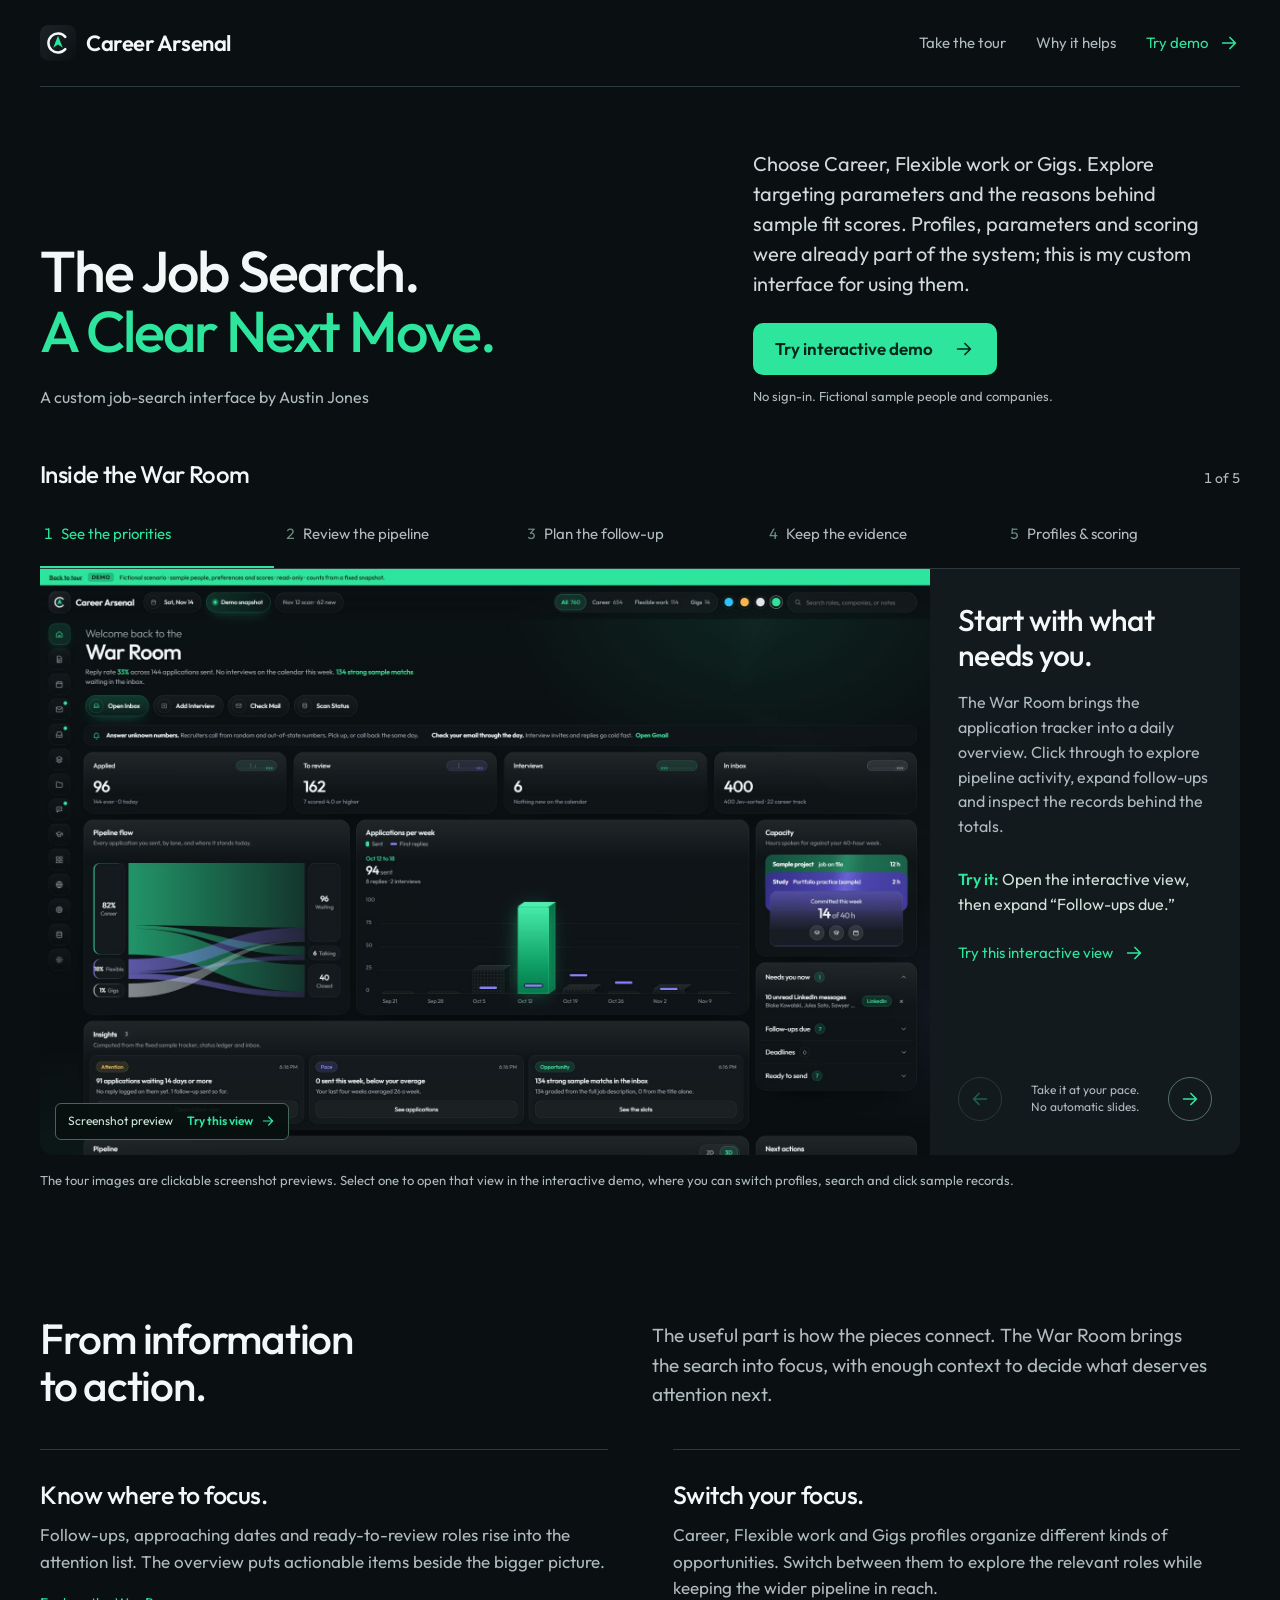
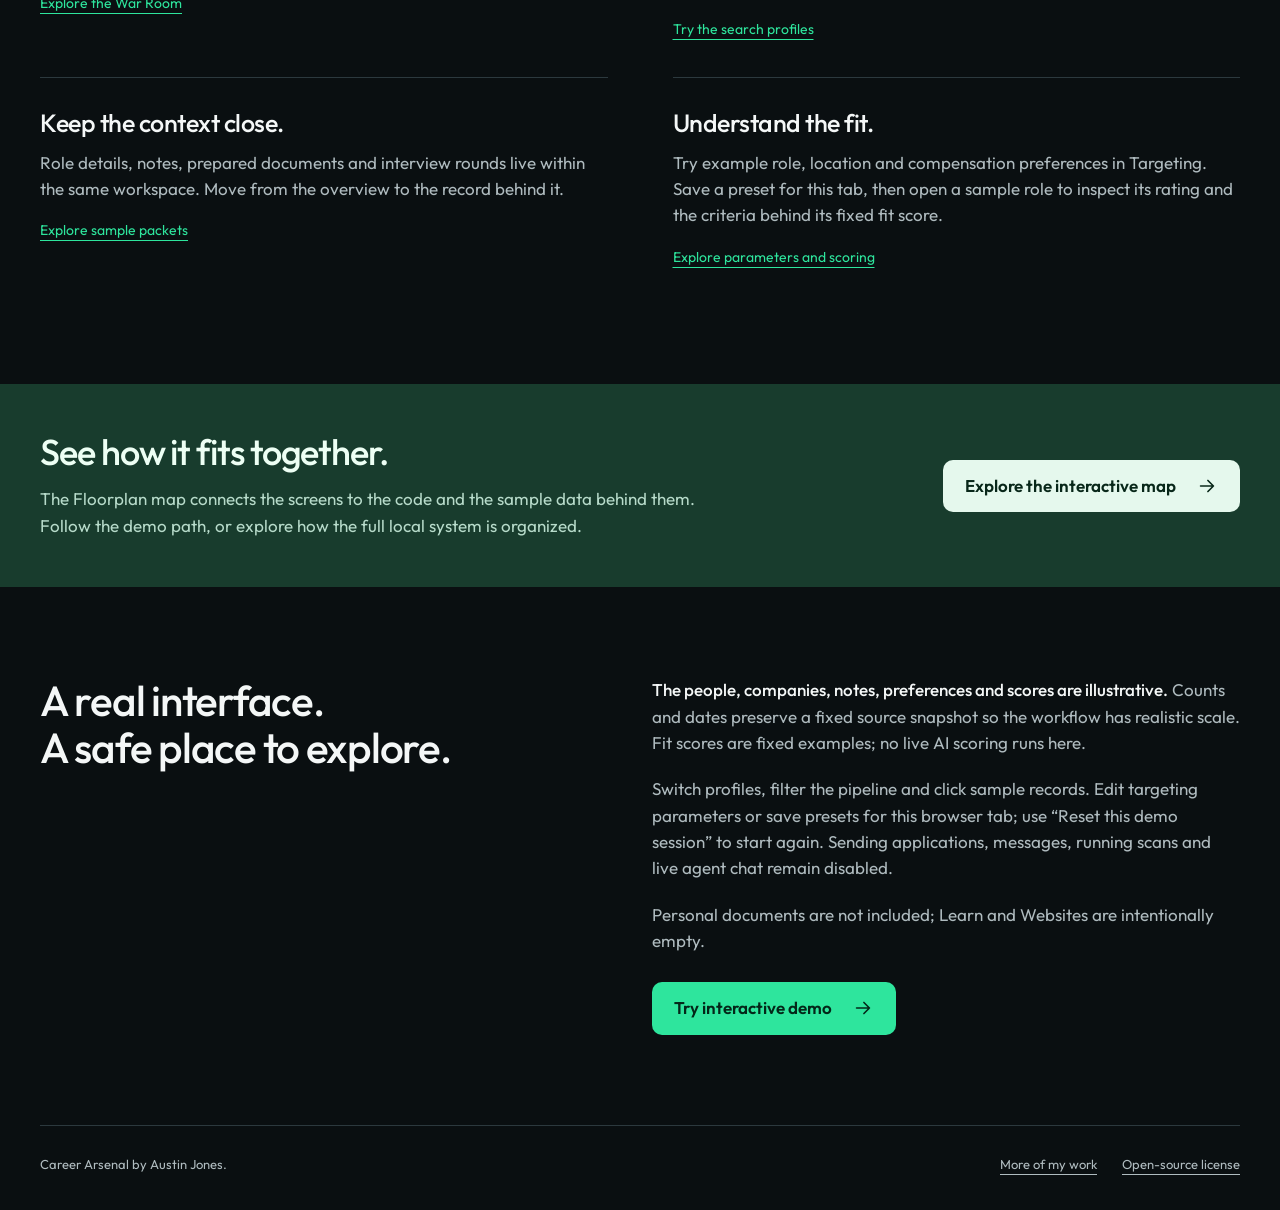
==== index.html @ ac0d15e2 "Publish Career Arsenal showcase and interactive sample demo" ====
<!doctype html>
<html lang="en">
<head>
  <meta charset="utf-8">
  <meta name="viewport" content="width=device-width, initial-scale=1">
  <meta name="description" content="Explore Austin Jones's Career Arsenal interface: an interactive sample War Room with search profiles, targeting parameters and explained fit scores.">
  <title>Career Arsenal — Inside the War Room</title>
  <link rel="icon" href="demo/career-arsenal-mark.svg" type="image/svg+xml">
  <link rel="preload" href="demo/fonts/outfit-latin.woff2" as="font" type="font/woff2" crossorigin>
  <link rel="stylesheet" href="showcase.css">
  <script src="showcase.js" defer></script>
</head>
<body>
  <a class="skip" href="#main">Skip to content</a>
  <header class="site-header wrap">
    <a class="brand" href="#" aria-label="Career Arsenal home"><img src="demo/career-arsenal-mark.svg" alt="" width="40" height="40"><span>Career Arsenal</span></a>
    <nav aria-label="Main navigation"><a href="#tour">Take the tour</a><a href="#benefits">Why it helps</a><a class="nav-demo" href="demo/?theme=warroom">Try demo <svg viewBox="0 0 24 24" aria-hidden="true"><path d="M5 12h14m-6-6 6 6-6 6"/></svg></a></nav>
  </header>
  <main id="main">
    <section class="intro wrap" aria-labelledby="intro-title">
      <div class="intro-title"><h1 id="intro-title">The Job Search.<br><span>A Clear Next Move.</span></h1><p class="byline">A custom job-search interface by Austin Jones</p></div>
      <div class="intro-copy"><p>Choose Career, Flexible work or Gigs. Explore targeting parameters and the reasons behind sample fit scores. Profiles, parameters and scoring were already part of the system; this is my custom interface for using them.</p><a class="button primary" href="demo/?theme=warroom">Try interactive demo <svg viewBox="0 0 24 24" aria-hidden="true"><path d="M5 12h14m-6-6 6 6-6 6"/></svg></a><p class="small">No sign-in. Fictional sample people and companies.</p></div>
    </section>

    <section class="tour wrap" id="tour" aria-labelledby="tour-title" aria-roledescription="carousel">
      <div class="tour-heading"><h2 id="tour-title">Inside the War Room</h2><span id="step-count" aria-live="polite">1 of 5</span></div>
      <div class="tour-tabs" role="tablist" aria-label="Guided tour steps">
        <button id="step-0" role="tab" aria-selected="true" aria-controls="tour-panel" tabindex="0" data-step="0"><span>1</span>See the priorities</button>
        <button id="step-1" role="tab" aria-selected="false" aria-controls="tour-panel" tabindex="-1" data-step="1"><span>2</span>Review the pipeline</button>
        <button id="step-2" role="tab" aria-selected="false" aria-controls="tour-panel" tabindex="-1" data-step="2"><span>3</span>Plan the follow-up</button>
        <button id="step-3" role="tab" aria-selected="false" aria-controls="tour-panel" tabindex="-1" data-step="3"><span>4</span>Keep the evidence</button>
        <button id="step-4" role="tab" aria-selected="false" aria-controls="tour-panel" tabindex="-1" data-step="4"><span>5</span>Profiles &amp; scoring</button>
      </div>
      <div id="tour-panel" class="tour-panel" role="tabpanel" aria-labelledby="step-0" tabindex="0">
        <a class="screen" id="tour-preview" href="demo/?theme=warroom#overview" aria-label="Try the interactive War Room view"><img id="tour-image" src="assets/overview.jpg" alt="Career Arsenal sample War Room showing application status, pipeline flow, weekly activity and follow-ups." width="1440" height="1260"><span class="screen-caption"><span>Screenshot preview</span><strong>Try this view <svg viewBox="0 0 24 24" aria-hidden="true"><path d="M5 12h14m-6-6 6 6-6 6"/></svg></strong></span></a>
        <div class="tour-story"><div><h3 id="step-title">Start with what needs you.</h3><p id="step-body">The War Room brings the application tracker into a daily overview. Click through to explore pipeline activity, expand follow-ups and inspect the records behind the totals.</p><p id="step-prompt" class="try-this"><strong>Try it:</strong> Open the interactive view, then expand “Follow-ups due.”</p><a id="step-link" class="text-link" href="demo/?theme=warroom#overview">Try this interactive view <svg viewBox="0 0 24 24" aria-hidden="true"><path d="M5 12h14m-6-6 6 6-6 6"/></svg></a></div><div class="tour-controls"><button id="previous" type="button" aria-label="Previous tour step" disabled><svg viewBox="0 0 24 24" aria-hidden="true"><path d="M19 12H5m6-6-6 6 6 6"/></svg></button><p>Take it at your pace.<br>No automatic slides.</p><button id="next" type="button" aria-label="Next tour step"><svg viewBox="0 0 24 24" aria-hidden="true"><path d="M5 12h14m-6-6 6 6-6 6"/></svg></button></div></div>
      </div>
      <p class="tour-note">The tour images are clickable screenshot previews. Select one to open that view in the interactive demo, where you can switch profiles, search and click sample records.</p>
    </section>

    <section class="difference wrap" id="benefits" aria-labelledby="benefits-title">
      <div class="section-lead"><h2 id="benefits-title">From information<br>to action.</h2><p>The useful part is how the pieces connect. The War Room brings the search into focus, with enough context to decide what deserves attention next.</p></div>
      <div class="benefit-list">
        <article><h3>Know where to focus.</h3><p>Follow-ups, approaching dates and ready-to-review roles rise into the attention list. The overview puts actionable items beside the bigger picture.</p><a href="demo/?theme=warroom#overview">Explore the War Room</a></article>
        <article><h3>Switch your focus.</h3><p>Career, Flexible work and Gigs profiles organize different kinds of opportunities. Switch between them to explore the relevant roles while keeping the wider pipeline in reach.</p><a href="demo/?theme=warroom#applications">Try the search profiles</a></article>
        <article><h3>Keep the context close.</h3><p>Role details, notes, prepared documents and interview rounds live within the same workspace. Move from the overview to the record behind it.</p><a href="demo/?theme=warroom#documents">Explore sample packets</a></article>
        <article><h3>Understand the fit.</h3><p>Try example role, location and compensation preferences in Targeting. Save a preset for this tab, then open a sample role to inspect its rating and the criteria behind its fixed fit score.</p><a href="demo/?theme=warroom#targeting">Explore parameters and scoring</a></article>
      </div>
    </section>

    <section class="map-section" aria-labelledby="map-title"><div class="wrap map-inner"><div><h2 id="map-title">See how it fits together.</h2><p>The Floorplan map connects the screens to the code and the sample data behind them. Follow the demo path, or explore how the full local system is organized.</p></div><a class="button map-link" href="architecture.html">Explore the interactive map <svg viewBox="0 0 24 24" aria-hidden="true"><path d="M5 12h14m-6-6 6 6-6 6"/></svg></a></div></section>

    <section class="demo-details wrap" aria-labelledby="demo-title"><h2 id="demo-title">A real interface.<br>A safe place to explore.</h2><div class="demo-copy"><p><strong>The people, companies, notes, preferences and scores are illustrative.</strong> Counts and dates preserve a fixed source snapshot so the workflow has realistic scale. Fit scores are fixed examples; no live AI scoring runs here.</p><p>Switch profiles, filter the pipeline and click sample records. Edit targeting parameters or save presets for this browser tab; use “Reset this demo session” to start again. Sending applications, messages, running scans and live agent chat remain disabled.</p><p>Personal documents are not included; Learn and Websites are intentionally empty.</p><a class="button primary" href="demo/?theme=warroom">Try interactive demo <svg viewBox="0 0 24 24" aria-hidden="true"><path d="M5 12h14m-6-6 6 6-6 6"/></svg></a></div></section>
  </main>
  <footer class="wrap"><span>Career Arsenal by Austin Jones.</span><div><a href="https://austin.ironstack.pro/" target="_blank" rel="noopener noreferrer">More of my work</a><a href="LICENSE.txt">Open-source license</a></div></footer>
</body>
</html>
---- showcase.css ----
@font-face{font-family:Outfit;src:url('demo/fonts/outfit-latin.woff2') format('woff2');font-weight:300 700;font-display:swap}
:root{color-scheme:dark;--ground:#0a0f11;--surface:#121a1d;--ink:#f4f7f7;--muted:#afbbbf;--mint:#2ee59d;--mint-ink:#042719;--line:#2c393e;--ease:cubic-bezier(.16,1,.3,1);scrollbar-color:#40544b var(--ground)}
*{box-sizing:border-box}html{scroll-behavior:smooth;scroll-padding-top:28px}body{margin:0;background:var(--ground);color:var(--ink);font-family:Outfit,system-ui,sans-serif;font-size:17px;line-height:1.55;-webkit-font-smoothing:antialiased}::selection{color:var(--mint-ink);background:var(--mint)}a{color:inherit;text-underline-offset:5px}button,a{-webkit-tap-highlight-color:transparent}button{font:inherit}button,a{touch-action:manipulation}:focus-visible{outline:3px solid var(--mint);outline-offset:5px}svg{width:22px;height:22px;fill:none;stroke:currentColor;stroke-width:1.8;stroke-linecap:round;stroke-linejoin:round;flex:none}img{display:block;max-width:100%}.wrap{width:min(1440px,calc(100% - 80px));margin-inline:auto}.skip{position:absolute;top:-80px;left:20px;z-index:5;background:var(--mint);color:var(--mint-ink);padding:12px}.skip:focus{top:12px}.site-header{display:flex;align-items:center;justify-content:space-between;gap:30px;padding-block:25px;border-bottom:1px solid var(--line)}.brand{display:inline-flex;align-items:center;gap:10px;font-size:22px;font-weight:600;text-decoration:none;letter-spacing:-.02em;white-space:nowrap}.brand img{width:36px;height:36px}nav{display:flex;align-items:center;gap:30px;font-size:15px}nav a{text-decoration:none;color:var(--muted)}nav a:hover{color:var(--ink)}.nav-demo{display:inline-flex;align-items:center;gap:10px;color:var(--mint)}.intro{display:grid;grid-template-columns:1.35fr 1fr;align-items:end;gap:55px;padding-block:62px 52px}h1,h2,h3,p{margin:0}h1{font-size:clamp(42px,4.5vw,70px);line-height:1.04;letter-spacing:-.035em;font-weight:500;text-wrap:balance}h1 span{color:var(--mint)}.byline{margin-top:24px;color:var(--muted);font-size:16px}.intro-copy{max-width:470px;padding-bottom:3px}.intro-copy>p:first-child{font-size:20px;line-height:1.5;color:#d0dadd}.button{display:inline-flex;align-items:center;justify-content:center;gap:20px;min-height:52px;border-radius:10px;padding:13px 22px;text-decoration:none;font-weight:600;transition:background-color .18s,color .18s}.primary{background:var(--mint);color:var(--mint-ink)}.primary:hover{background:#75f3bf}.intro-copy .button{margin-top:24px}.small{font-size:13px;color:var(--muted);margin-top:11px}.tour{padding-bottom:30px}.tour-heading{display:flex;justify-content:space-between;align-items:baseline;gap:20px;margin-bottom:20px}.tour-heading h2{font-size:24px;font-weight:500;letter-spacing:-.025em}.tour-heading>span{font-variant-numeric:tabular-nums;font-size:14px;color:var(--muted)}.tour-tabs{display:flex;border-bottom:1px solid var(--line);gap:8px;overflow-x:auto;scrollbar-width:thin}.tour-tabs button{background:none;border:0;border-bottom:2px solid transparent;min-height:58px;color:var(--muted);padding:8px 16px 18px 4px;cursor:pointer;white-space:nowrap;font-size:15px;flex:1;text-align:left}.tour-tabs button span{font-variant-numeric:tabular-nums;margin-right:8px;color:#6b8c7e}.tour-tabs button:hover{color:var(--ink)}.tour-tabs button[aria-selected=true]{color:var(--mint);border-color:var(--mint)}.tour-tabs button[aria-selected=true] span{color:var(--mint)}.tour-panel{display:grid;grid-template-columns:minmax(0,1fr) 310px;gap:0;background:var(--surface);border-radius:0 0 14px 14px;overflow:hidden}.screen{position:relative;aspect-ratio:1.52;background:#091113;overflow:hidden}.screen img{width:100%;height:100%;object-fit:cover;object-position:top}.screen-caption{position:absolute;left:15px;bottom:15px;background:#08100ff0;border:1px solid #456756;color:#d1e9dc;padding:8px 12px;border-radius:6px;font-size:12px}.tour-story{display:flex;flex-direction:column;justify-content:space-between;padding:34px 28px;gap:35px}.tour-story h3{font-size:30px;line-height:1.15;letter-spacing:-.025em;font-weight:500;text-wrap:balance}.tour-story p{color:var(--muted);font-size:16px;margin-top:18px;line-height:1.55}.tour-story .try-this{color:#d2e2d9;margin-top:28px}.try-this strong{font-weight:600;color:var(--mint)}.text-link{display:inline-flex;align-items:center;gap:10px;color:var(--mint);font-size:15px;line-height:1.4;margin-top:25px;text-decoration:none}.text-link:hover{text-decoration:underline}.tour-controls{display:flex;align-items:center;justify-content:space-between;gap:10px}.tour-controls button{display:grid;place-items:center;border:1px solid #537166;color:var(--mint);background:transparent;border-radius:50%;width:44px;height:44px;cursor:pointer;flex:none}.tour-controls button:hover:not(:disabled){background:#244e3c}.tour-controls button:disabled{opacity:.35;cursor:default}.tour-controls p{font-size:12px;line-height:1.4;margin:0;text-align:center}.tour-note{font-size:13px;color:var(--muted);margin-top:15px}.difference{padding-block:95px 80px}.section-lead{display:grid;grid-template-columns:1fr 1.15fr;gap:100px;margin-bottom:40px;align-items:end}h2{font-size:clamp(34px,3.3vw,50px);font-weight:500;letter-spacing:-.03em;line-height:1.12;text-wrap:balance}.section-lead p{color:var(--muted);font-size:19px;max-width:560px}.map-section{background:#183c2d;color:#edfff4}.map-inner{padding-block:48px;display:flex;gap:50px;align-items:center;justify-content:space-between}.map-inner h2{font-size:36px}.map-inner p{max-width:64ch;color:#b7dbca;margin-top:14px;font-size:17px}.map-link{white-space:nowrap;flex:none;background:#e5f8ed;color:#082719}.map-link:hover{background:white}.map-link:focus-visible{outline-color:white}.demo-details{padding-block:90px;display:grid;grid-template-columns:1fr 1.15fr;gap:100px}.demo-copy{max-width:640px;color:var(--muted)}.demo-copy p+p{margin-top:20px}.demo-copy strong{color:var(--ink);font-weight:500}.demo-copy .button{margin-top:28px}footer{border-top:1px solid var(--line);padding-block:28px 36px;display:flex;justify-content:space-between;gap:25px;font-size:13px;color:var(--muted)}footer>div{display:flex;gap:25px}footer a:hover{color:var(--ink)}
@media(min-width:1800px){.wrap{max-width:1640px}.tour-panel{grid-template-columns:minmax(0,1fr) 370px}.tour-story{padding:45px 35px}.screen{aspect-ratio:1.65}.tour-story h3{font-size:36px}.tour-story p{font-size:19px}}
@media(max-width:1100px){.wrap{width:calc(100% - 48px)}.intro{gap:30px}.intro-copy>p:first-child{font-size:18px}.tour-panel{grid-template-columns:minmax(0,1fr) 285px}.screen{aspect-ratio:1.17}.tour-story{padding:25px 22px}.tour-story h3{font-size:27px}.tour-tabs button{font-size:14px}.section-lead,.demo-details{gap:50px}.map-inner{align-items:flex-start;flex-direction:column;gap:25px}}
@media(max-width:760px){html{scroll-padding-top:20px}.wrap{width:calc(100% - 36px)}.site-header{padding-block:18px;gap:15px;flex-wrap:wrap}.brand{font-size:20px}.brand img{width:30px;height:30px}nav{gap:22px;width:100%;font-size:14px;justify-content:space-between}.intro{display:block;padding-block:38px 32px}.intro h1{font-size:clamp(38px,8.5vw,60px)}.byline{margin-top:19px;font-size:14px}.intro-copy{margin-top:27px;max-width:100%}.intro-copy>p:first-child{font-size:18px}.intro-copy .button{margin-top:20px;font-size:15px}.tour-heading h2{font-size:23px}.tour-tabs{gap:5px}.tour-tabs button{flex:none;min-height:52px;padding:5px 16px 13px 2px}.tour-panel{display:flex;flex-direction:column}.screen{aspect-ratio:1.18}.screen-caption{left:9px;bottom:9px}.tour-story{padding:25px;gap:27px}.tour-story h3{font-size:29px}.tour-story p{font-size:16px;margin-top:14px}.tour-story .try-this{margin-top:18px}.text-link{margin-top:18px}.tour-controls{max-width:280px;align-self:stretch;margin-top:0}.tour-note{font-size:12px}.difference{padding-block:60px 48px}.section-lead,.demo-details{display:block}.section-lead p{margin-top:24px;font-size:18px}h2{font-size:35px}.map-inner{padding-block:35px}.map-inner h2{font-size:31px}.map-inner p{font-size:16px}.map-link{white-space:normal;font-size:15px;width:100%;gap:14px}.demo-details{padding-block:55px}.demo-copy{margin-top:27px;font-size:16px}.demo-copy .button{width:100%;font-size:15px}footer{flex-direction:column;gap:15px;font-size:12px}footer>div{gap:22px}}
@media(prefers-reduced-motion:reduce){html{scroll-behavior:auto}*{transition:none!important}}
.benefit-list{display:grid;grid-template-columns:1fr 1fr;column-gap:65px}.benefit-list article{border-top:1px solid var(--line);padding:30px 0 35px}.benefit-list h3{font-size:25px;line-height:1.2;font-weight:500;letter-spacing:-.02em}.benefit-list p{color:var(--muted);margin-top:12px;max-width:60ch}.benefit-list a{display:inline-block;margin-top:18px;font-size:14px;color:var(--mint)}@media(max-width:760px){.benefit-list{display:block}.benefit-list article{padding:25px 0 30px}.benefit-list h3{font-size:24px}.benefit-list p{font-size:16px}}

.screen{display:block;color:inherit;text-decoration:none}.screen:focus-visible{outline-offset:-4px}.screen-caption{display:flex;align-items:center;gap:14px;max-width:calc(100% - 30px);flex-wrap:wrap}.screen-caption strong{display:inline-flex;align-items:center;gap:7px;color:var(--mint);font-weight:600}.screen-caption svg{width:16px;height:16px}.screen:hover .screen-caption,.screen:focus-visible .screen-caption{background:#163c2a;border-color:var(--mint)}
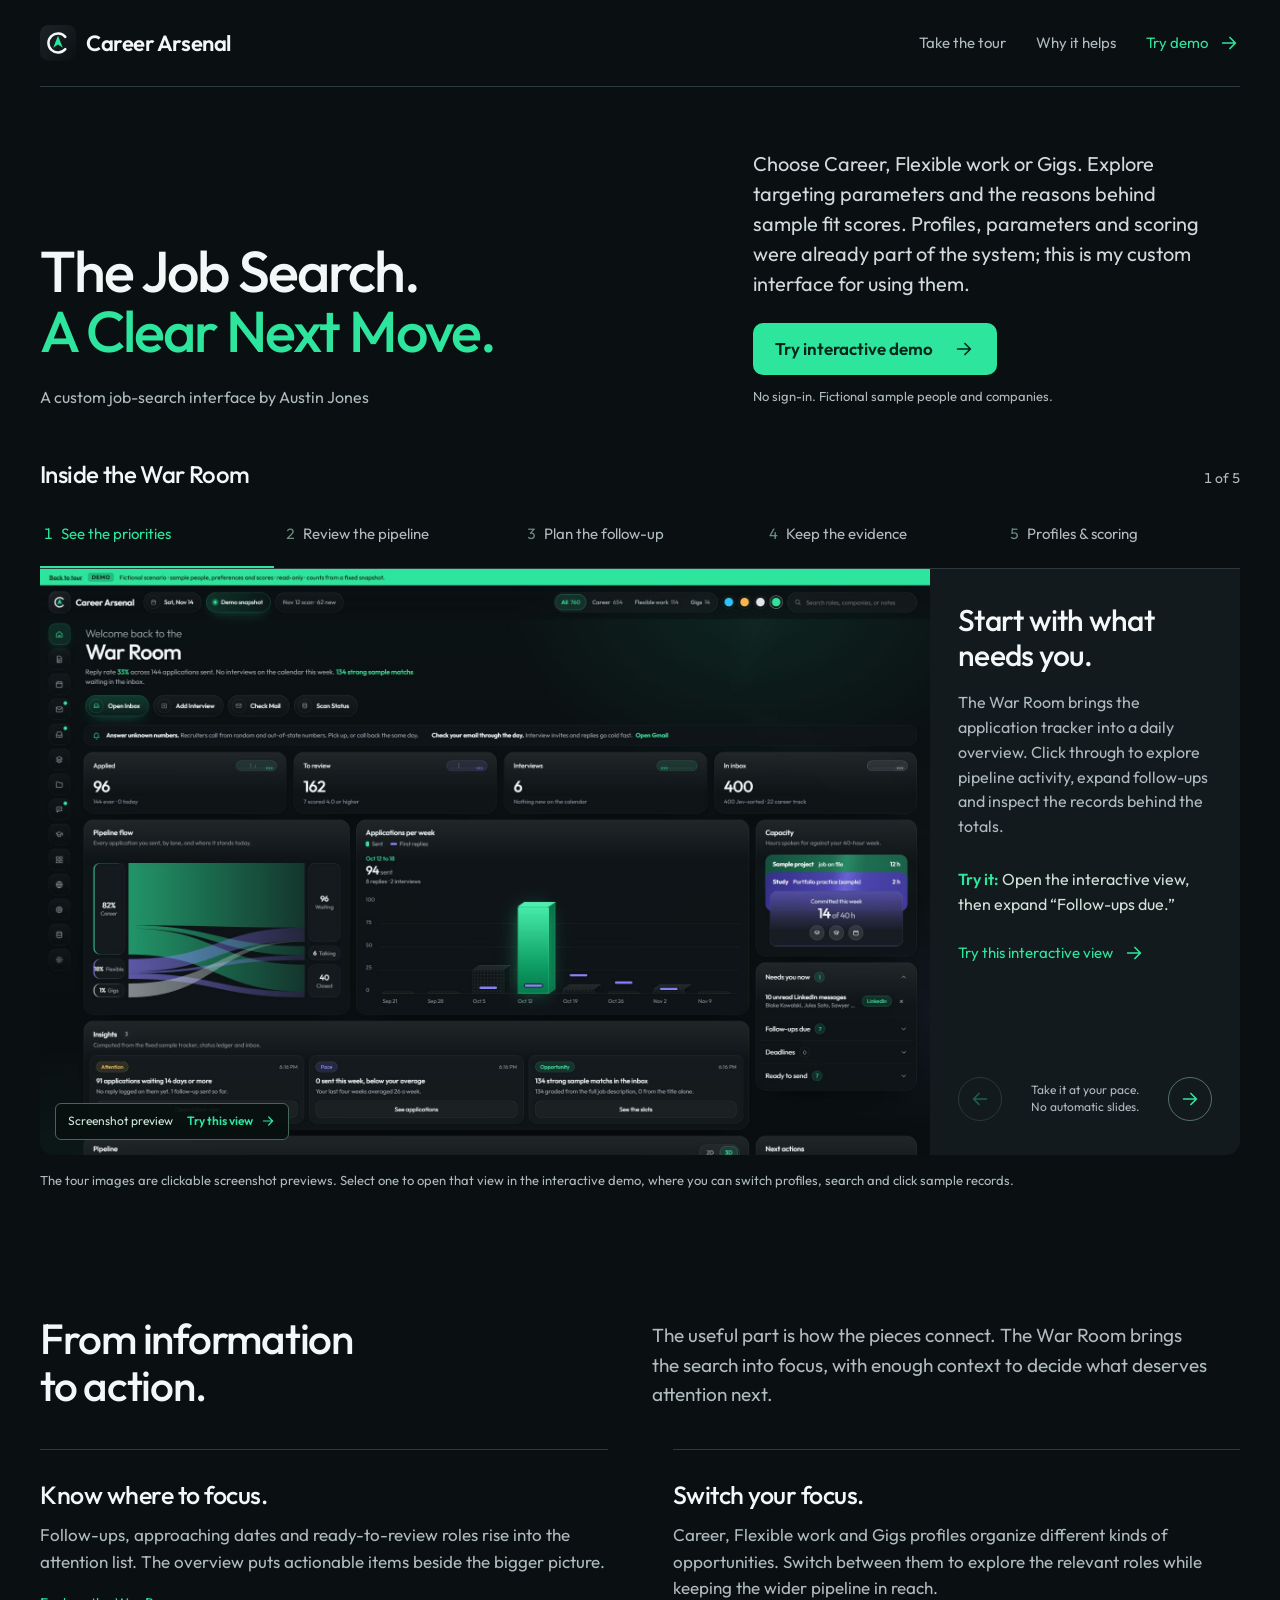
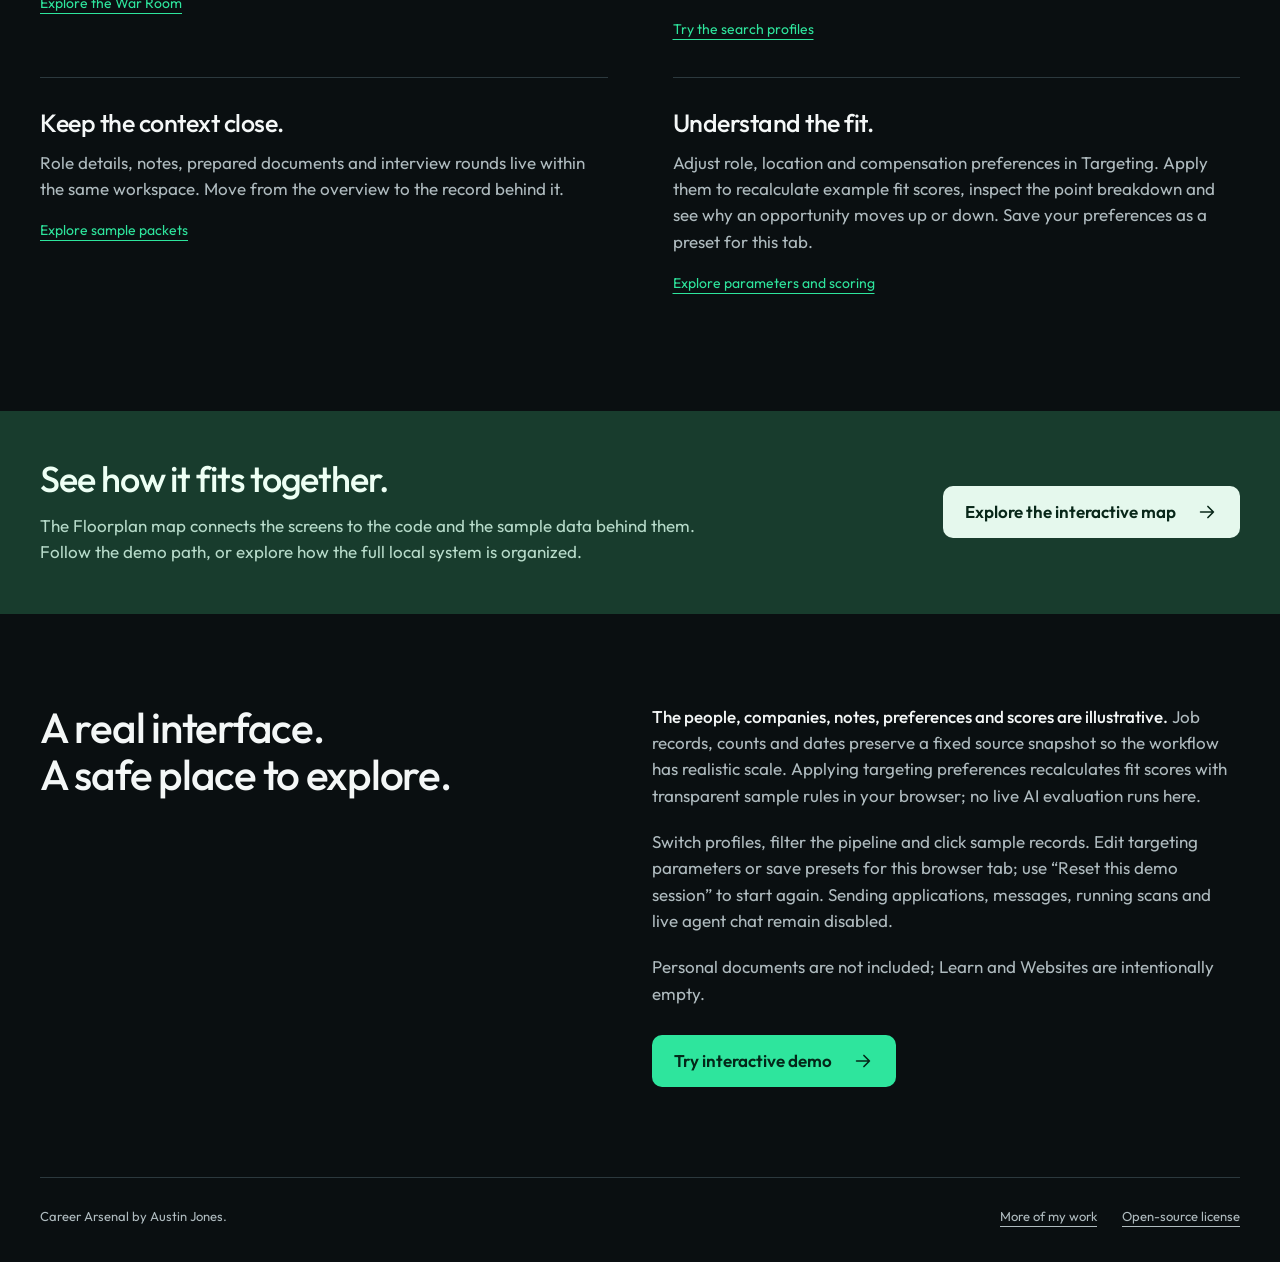
==== commit 46166bff: "Recalculate sample fit scores from profile preferences" ====
--- a/index.html
+++ b/index.html
@@ -44,13 +44,13 @@
         <article><h3>Know where to focus.</h3><p>Follow-ups, approaching dates and ready-to-review roles rise into the attention list. The overview puts actionable items beside the bigger picture.</p><a href="demo/?theme=warroom#overview">Explore the War Room</a></article>
         <article><h3>Switch your focus.</h3><p>Career, Flexible work and Gigs profiles organize different kinds of opportunities. Switch between them to explore the relevant roles while keeping the wider pipeline in reach.</p><a href="demo/?theme=warroom#applications">Try the search profiles</a></article>
         <article><h3>Keep the context close.</h3><p>Role details, notes, prepared documents and interview rounds live within the same workspace. Move from the overview to the record behind it.</p><a href="demo/?theme=warroom#documents">Explore sample packets</a></article>
-        <article><h3>Understand the fit.</h3><p>Try example role, location and compensation preferences in Targeting. Save a preset for this tab, then open a sample role to inspect its rating and the criteria behind its fixed fit score.</p><a href="demo/?theme=warroom#targeting">Explore parameters and scoring</a></article>
+        <article><h3>Understand the fit.</h3><p>Adjust role, location and compensation preferences in Targeting. Apply them to recalculate example fit scores, inspect the point breakdown and see why an opportunity moves up or down. Save your preferences as a preset for this tab.</p><a href="demo/?theme=warroom#targeting">Explore parameters and scoring</a></article>
       </div>
     </section>
 
     <section class="map-section" aria-labelledby="map-title"><div class="wrap map-inner"><div><h2 id="map-title">See how it fits together.</h2><p>The Floorplan map connects the screens to the code and the sample data behind them. Follow the demo path, or explore how the full local system is organized.</p></div><a class="button map-link" href="architecture.html">Explore the interactive map <svg viewBox="0 0 24 24" aria-hidden="true"><path d="M5 12h14m-6-6 6 6-6 6"/></svg></a></div></section>
 
-    <section class="demo-details wrap" aria-labelledby="demo-title"><h2 id="demo-title">A real interface.<br>A safe place to explore.</h2><div class="demo-copy"><p><strong>The people, companies, notes, preferences and scores are illustrative.</strong> Counts and dates preserve a fixed source snapshot so the workflow has realistic scale. Fit scores are fixed examples; no live AI scoring runs here.</p><p>Switch profiles, filter the pipeline and click sample records. Edit targeting parameters or save presets for this browser tab; use “Reset this demo session” to start again. Sending applications, messages, running scans and live agent chat remain disabled.</p><p>Personal documents are not included; Learn and Websites are intentionally empty.</p><a class="button primary" href="demo/?theme=warroom">Try interactive demo <svg viewBox="0 0 24 24" aria-hidden="true"><path d="M5 12h14m-6-6 6 6-6 6"/></svg></a></div></section>
+    <section class="demo-details wrap" aria-labelledby="demo-title"><h2 id="demo-title">A real interface.<br>A safe place to explore.</h2><div class="demo-copy"><p><strong>The people, companies, notes, preferences and scores are illustrative.</strong> Job records, counts and dates preserve a fixed source snapshot so the workflow has realistic scale. Applying targeting preferences recalculates fit scores with transparent sample rules in your browser; no live AI evaluation runs here.</p><p>Switch profiles, filter the pipeline and click sample records. Edit targeting parameters or save presets for this browser tab; use “Reset this demo session” to start again. Sending applications, messages, running scans and live agent chat remain disabled.</p><p>Personal documents are not included; Learn and Websites are intentionally empty.</p><a class="button primary" href="demo/?theme=warroom">Try interactive demo <svg viewBox="0 0 24 24" aria-hidden="true"><path d="M5 12h14m-6-6 6 6-6 6"/></svg></a></div></section>
   </main>
   <footer class="wrap"><span>Career Arsenal by Austin Jones.</span><div><a href="https://austin.ironstack.pro/" target="_blank" rel="noopener noreferrer">More of my work</a><a href="LICENSE.txt">Open-source license</a></div></footer>
 </body>
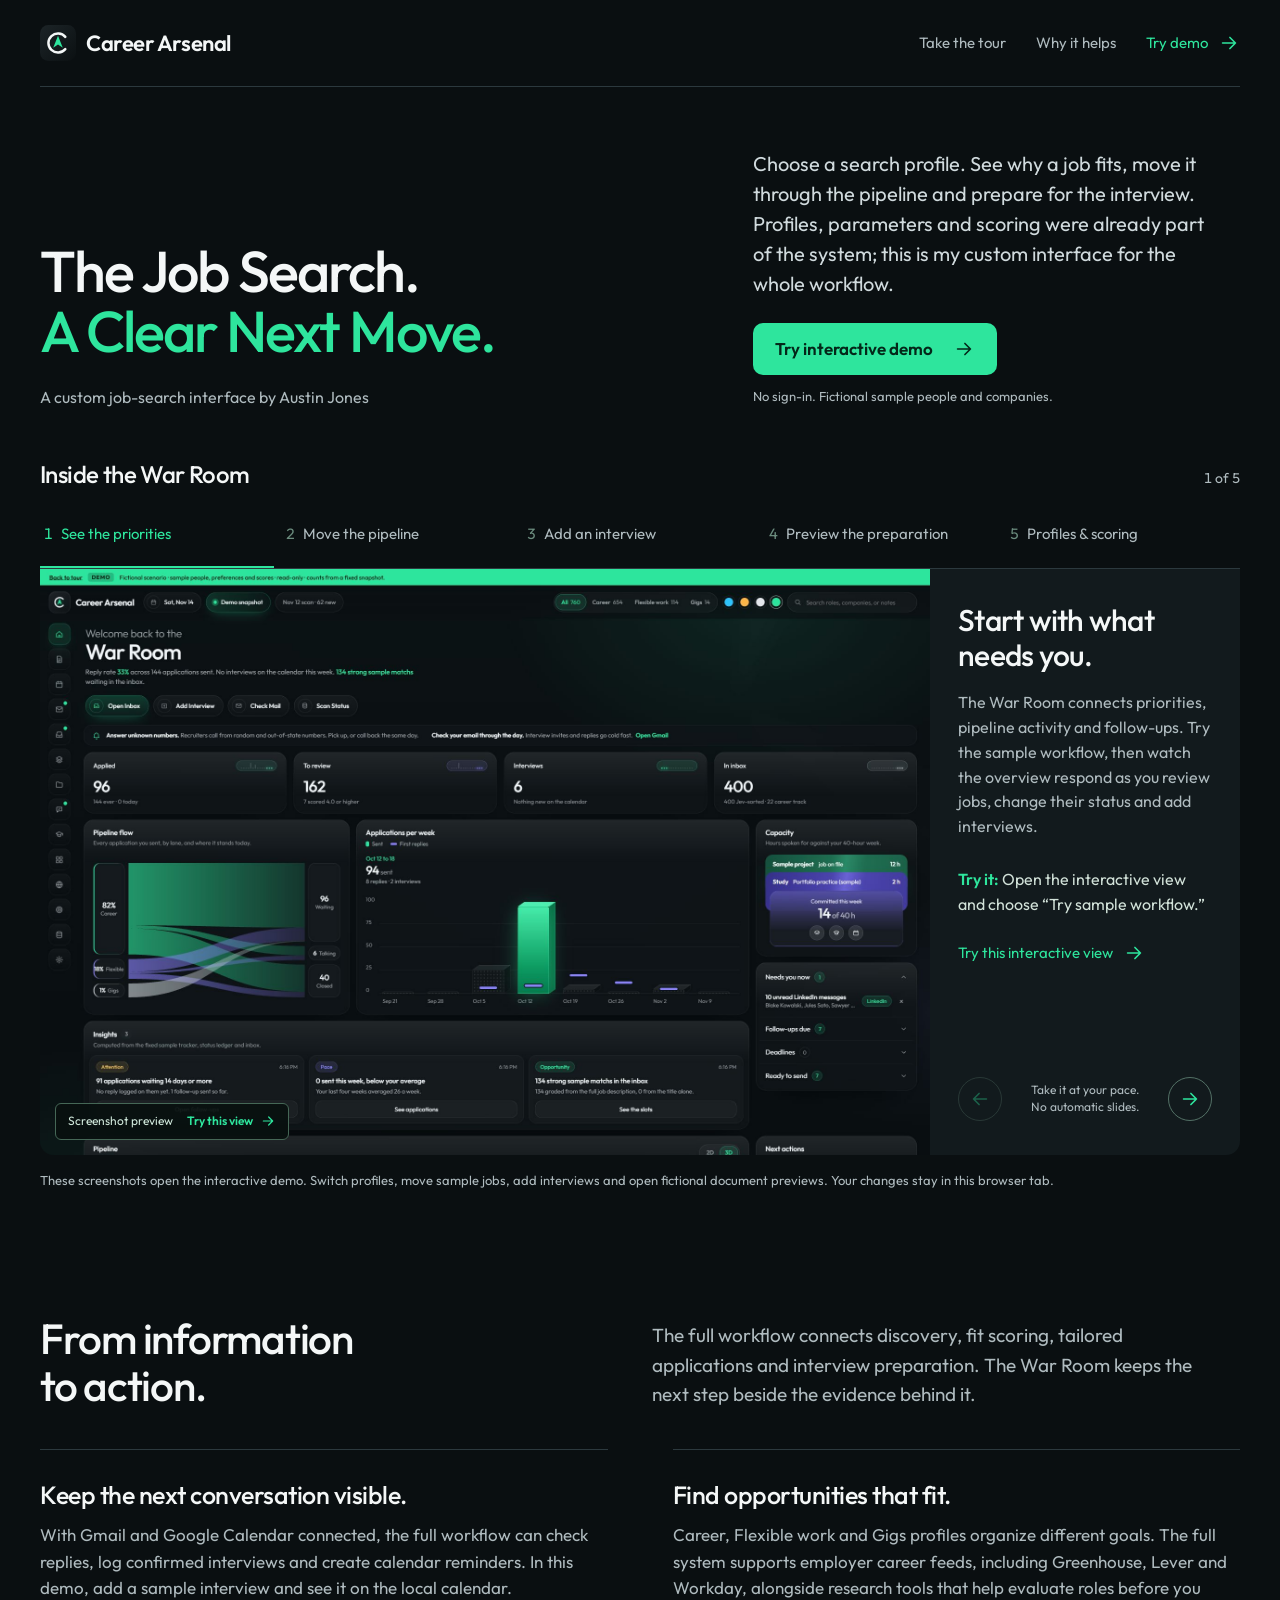
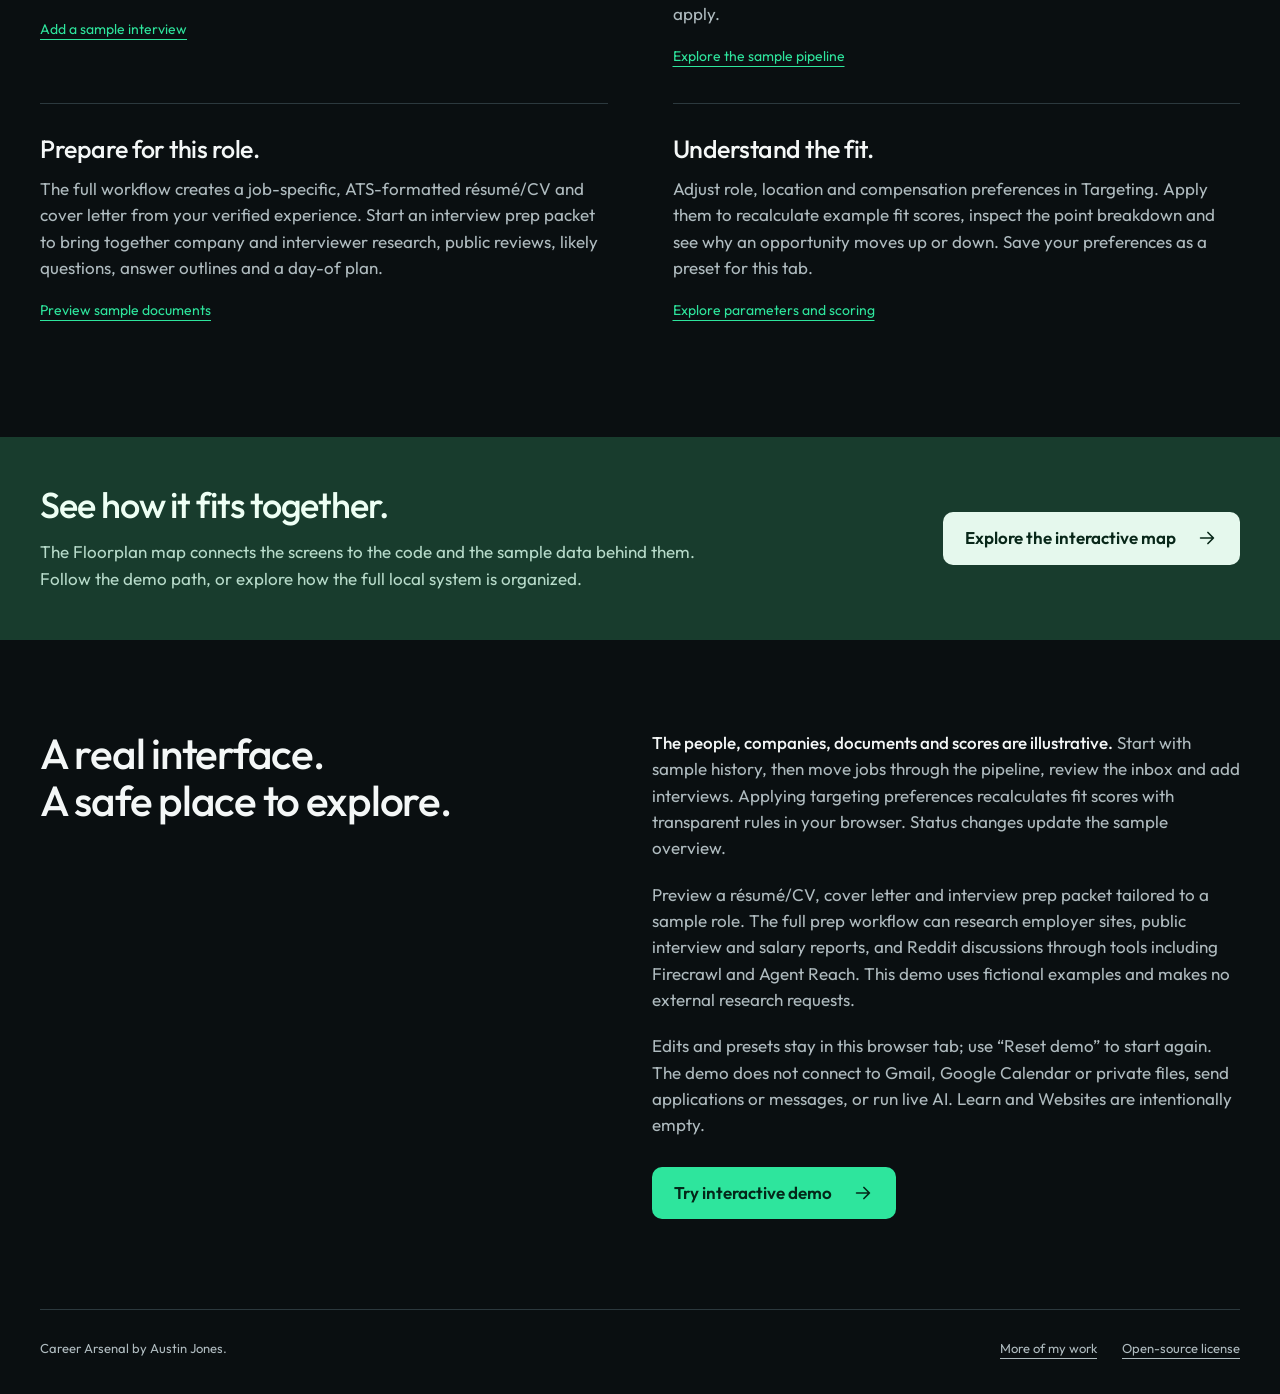
==== commit f802cb08: "Make the sample job and interview workflow interactive" ====
--- a/index.html
+++ b/index.html
@@ -3,7 +3,7 @@
 <head>
   <meta charset="utf-8">
   <meta name="viewport" content="width=device-width, initial-scale=1">
-  <meta name="description" content="Explore Austin Jones's Career Arsenal interface: an interactive sample War Room with search profiles, targeting parameters and explained fit scores.">
+  <meta name="description" content="Explore Career Arsenal: adjust search profiles and fit scores, move sample jobs through the pipeline, add interviews and preview tailored application and prep packets.">
   <title>Career Arsenal — Inside the War Room</title>
   <link rel="icon" href="demo/career-arsenal-mark.svg" type="image/svg+xml">
   <link rel="preload" href="demo/fonts/outfit-latin.woff2" as="font" type="font/woff2" crossorigin>
@@ -19,38 +19,38 @@
   <main id="main">
     <section class="intro wrap" aria-labelledby="intro-title">
       <div class="intro-title"><h1 id="intro-title">The Job Search.<br><span>A Clear Next Move.</span></h1><p class="byline">A custom job-search interface by Austin Jones</p></div>
-      <div class="intro-copy"><p>Choose Career, Flexible work or Gigs. Explore targeting parameters and the reasons behind sample fit scores. Profiles, parameters and scoring were already part of the system; this is my custom interface for using them.</p><a class="button primary" href="demo/?theme=warroom">Try interactive demo <svg viewBox="0 0 24 24" aria-hidden="true"><path d="M5 12h14m-6-6 6 6-6 6"/></svg></a><p class="small">No sign-in. Fictional sample people and companies.</p></div>
+      <div class="intro-copy"><p>Choose a search profile. See why a job fits, move it through the pipeline and prepare for the interview. Profiles, parameters and scoring were already part of the system; this is my custom interface for the whole workflow.</p><a class="button primary" href="demo/?theme=warroom">Try interactive demo <svg viewBox="0 0 24 24" aria-hidden="true"><path d="M5 12h14m-6-6 6 6-6 6"/></svg></a><p class="small">No sign-in. Fictional sample people and companies.</p></div>
     </section>
 
     <section class="tour wrap" id="tour" aria-labelledby="tour-title" aria-roledescription="carousel">
       <div class="tour-heading"><h2 id="tour-title">Inside the War Room</h2><span id="step-count" aria-live="polite">1 of 5</span></div>
       <div class="tour-tabs" role="tablist" aria-label="Guided tour steps">
         <button id="step-0" role="tab" aria-selected="true" aria-controls="tour-panel" tabindex="0" data-step="0"><span>1</span>See the priorities</button>
-        <button id="step-1" role="tab" aria-selected="false" aria-controls="tour-panel" tabindex="-1" data-step="1"><span>2</span>Review the pipeline</button>
-        <button id="step-2" role="tab" aria-selected="false" aria-controls="tour-panel" tabindex="-1" data-step="2"><span>3</span>Plan the follow-up</button>
-        <button id="step-3" role="tab" aria-selected="false" aria-controls="tour-panel" tabindex="-1" data-step="3"><span>4</span>Keep the evidence</button>
+        <button id="step-1" role="tab" aria-selected="false" aria-controls="tour-panel" tabindex="-1" data-step="1"><span>2</span>Move the pipeline</button>
+        <button id="step-2" role="tab" aria-selected="false" aria-controls="tour-panel" tabindex="-1" data-step="2"><span>3</span>Add an interview</button>
+        <button id="step-3" role="tab" aria-selected="false" aria-controls="tour-panel" tabindex="-1" data-step="3"><span>4</span>Preview the preparation</button>
         <button id="step-4" role="tab" aria-selected="false" aria-controls="tour-panel" tabindex="-1" data-step="4"><span>5</span>Profiles &amp; scoring</button>
       </div>
       <div id="tour-panel" class="tour-panel" role="tabpanel" aria-labelledby="step-0" tabindex="0">
         <a class="screen" id="tour-preview" href="demo/?theme=warroom#overview" aria-label="Try the interactive War Room view"><img id="tour-image" src="assets/overview.jpg" alt="Career Arsenal sample War Room showing application status, pipeline flow, weekly activity and follow-ups." width="1440" height="1260"><span class="screen-caption"><span>Screenshot preview</span><strong>Try this view <svg viewBox="0 0 24 24" aria-hidden="true"><path d="M5 12h14m-6-6 6 6-6 6"/></svg></strong></span></a>
-        <div class="tour-story"><div><h3 id="step-title">Start with what needs you.</h3><p id="step-body">The War Room brings the application tracker into a daily overview. Click through to explore pipeline activity, expand follow-ups and inspect the records behind the totals.</p><p id="step-prompt" class="try-this"><strong>Try it:</strong> Open the interactive view, then expand “Follow-ups due.”</p><a id="step-link" class="text-link" href="demo/?theme=warroom#overview">Try this interactive view <svg viewBox="0 0 24 24" aria-hidden="true"><path d="M5 12h14m-6-6 6 6-6 6"/></svg></a></div><div class="tour-controls"><button id="previous" type="button" aria-label="Previous tour step" disabled><svg viewBox="0 0 24 24" aria-hidden="true"><path d="M19 12H5m6-6-6 6 6 6"/></svg></button><p>Take it at your pace.<br>No automatic slides.</p><button id="next" type="button" aria-label="Next tour step"><svg viewBox="0 0 24 24" aria-hidden="true"><path d="M5 12h14m-6-6 6 6-6 6"/></svg></button></div></div>
+        <div class="tour-story"><div><h3 id="step-title">Start with what needs you.</h3><p id="step-body">The War Room connects priorities, pipeline activity and follow-ups. Try the sample workflow, then watch the overview respond as you review jobs, change their status and add interviews.</p><p id="step-prompt" class="try-this"><strong>Try it:</strong> Open the interactive view and choose “Try sample workflow.”</p><a id="step-link" class="text-link" href="demo/?theme=warroom#overview">Try this interactive view <svg viewBox="0 0 24 24" aria-hidden="true"><path d="M5 12h14m-6-6 6 6-6 6"/></svg></a></div><div class="tour-controls"><button id="previous" type="button" aria-label="Previous tour step" disabled><svg viewBox="0 0 24 24" aria-hidden="true"><path d="M19 12H5m6-6-6 6 6 6"/></svg></button><p>Take it at your pace.<br>No automatic slides.</p><button id="next" type="button" aria-label="Next tour step"><svg viewBox="0 0 24 24" aria-hidden="true"><path d="M5 12h14m-6-6 6 6-6 6"/></svg></button></div></div>
       </div>
-      <p class="tour-note">The tour images are clickable screenshot previews. Select one to open that view in the interactive demo, where you can switch profiles, search and click sample records.</p>
+      <p class="tour-note">These screenshots open the interactive demo. Switch profiles, move sample jobs, add interviews and open fictional document previews. Your changes stay in this browser tab.</p>
     </section>
 
     <section class="difference wrap" id="benefits" aria-labelledby="benefits-title">
-      <div class="section-lead"><h2 id="benefits-title">From information<br>to action.</h2><p>The useful part is how the pieces connect. The War Room brings the search into focus, with enough context to decide what deserves attention next.</p></div>
+      <div class="section-lead"><h2 id="benefits-title">From information<br>to action.</h2><p>The full workflow connects discovery, fit scoring, tailored applications and interview preparation. The War Room keeps the next step beside the evidence behind it.</p></div>
       <div class="benefit-list">
-        <article><h3>Know where to focus.</h3><p>Follow-ups, approaching dates and ready-to-review roles rise into the attention list. The overview puts actionable items beside the bigger picture.</p><a href="demo/?theme=warroom#overview">Explore the War Room</a></article>
-        <article><h3>Switch your focus.</h3><p>Career, Flexible work and Gigs profiles organize different kinds of opportunities. Switch between them to explore the relevant roles while keeping the wider pipeline in reach.</p><a href="demo/?theme=warroom#applications">Try the search profiles</a></article>
-        <article><h3>Keep the context close.</h3><p>Role details, notes, prepared documents and interview rounds live within the same workspace. Move from the overview to the record behind it.</p><a href="demo/?theme=warroom#documents">Explore sample packets</a></article>
+        <article><h3>Keep the next conversation visible.</h3><p>With Gmail and Google Calendar connected, the full workflow can check replies, log confirmed interviews and create calendar reminders. In this demo, add a sample interview and see it on the local calendar.</p><a href="demo/?theme=warroom#interviews">Add a sample interview</a></article>
+        <article><h3>Find opportunities that fit.</h3><p>Career, Flexible work and Gigs profiles organize different goals. The full system supports employer career feeds, including Greenhouse, Lever and Workday, alongside research tools that help evaluate roles before you apply.</p><a href="demo/?theme=warroom#applications">Explore the sample pipeline</a></article>
+        <article><h3>Prepare for this role.</h3><p>The full workflow creates a job-specific, ATS-formatted résumé/CV and cover letter from your verified experience. Start an interview prep packet to bring together company and interviewer research, public reviews, likely questions, answer outlines and a day-of plan.</p><a href="demo/?theme=warroom#documents">Preview sample documents</a></article>
         <article><h3>Understand the fit.</h3><p>Adjust role, location and compensation preferences in Targeting. Apply them to recalculate example fit scores, inspect the point breakdown and see why an opportunity moves up or down. Save your preferences as a preset for this tab.</p><a href="demo/?theme=warroom#targeting">Explore parameters and scoring</a></article>
       </div>
     </section>
 
     <section class="map-section" aria-labelledby="map-title"><div class="wrap map-inner"><div><h2 id="map-title">See how it fits together.</h2><p>The Floorplan map connects the screens to the code and the sample data behind them. Follow the demo path, or explore how the full local system is organized.</p></div><a class="button map-link" href="architecture.html">Explore the interactive map <svg viewBox="0 0 24 24" aria-hidden="true"><path d="M5 12h14m-6-6 6 6-6 6"/></svg></a></div></section>
 
-    <section class="demo-details wrap" aria-labelledby="demo-title"><h2 id="demo-title">A real interface.<br>A safe place to explore.</h2><div class="demo-copy"><p><strong>The people, companies, notes, preferences and scores are illustrative.</strong> Job records, counts and dates preserve a fixed source snapshot so the workflow has realistic scale. Applying targeting preferences recalculates fit scores with transparent sample rules in your browser; no live AI evaluation runs here.</p><p>Switch profiles, filter the pipeline and click sample records. Edit targeting parameters or save presets for this browser tab; use “Reset this demo session” to start again. Sending applications, messages, running scans and live agent chat remain disabled.</p><p>Personal documents are not included; Learn and Websites are intentionally empty.</p><a class="button primary" href="demo/?theme=warroom">Try interactive demo <svg viewBox="0 0 24 24" aria-hidden="true"><path d="M5 12h14m-6-6 6 6-6 6"/></svg></a></div></section>
+    <section class="demo-details wrap" aria-labelledby="demo-title"><h2 id="demo-title">A real interface.<br>A safe place to explore.</h2><div class="demo-copy"><p><strong>The people, companies, documents and scores are illustrative.</strong> Start with sample history, then move jobs through the pipeline, review the inbox and add interviews. Applying targeting preferences recalculates fit scores with transparent rules in your browser. Status changes update the sample overview.</p><p>Preview a résumé/CV, cover letter and interview prep packet tailored to a sample role. The full prep workflow can research employer sites, public interview and salary reports, and Reddit discussions through tools including Firecrawl and Agent Reach. This demo uses fictional examples and makes no external research requests.</p><p>Edits and presets stay in this browser tab; use “Reset demo” to start again. The demo does not connect to Gmail, Google Calendar or private files, send applications or messages, or run live AI. Learn and Websites are intentionally empty.</p><a class="button primary" href="demo/?theme=warroom">Try interactive demo <svg viewBox="0 0 24 24" aria-hidden="true"><path d="M5 12h14m-6-6 6 6-6 6"/></svg></a></div></section>
   </main>
   <footer class="wrap"><span>Career Arsenal by Austin Jones.</span><div><a href="https://austin.ironstack.pro/" target="_blank" rel="noopener noreferrer">More of my work</a><a href="LICENSE.txt">Open-source license</a></div></footer>
 </body>
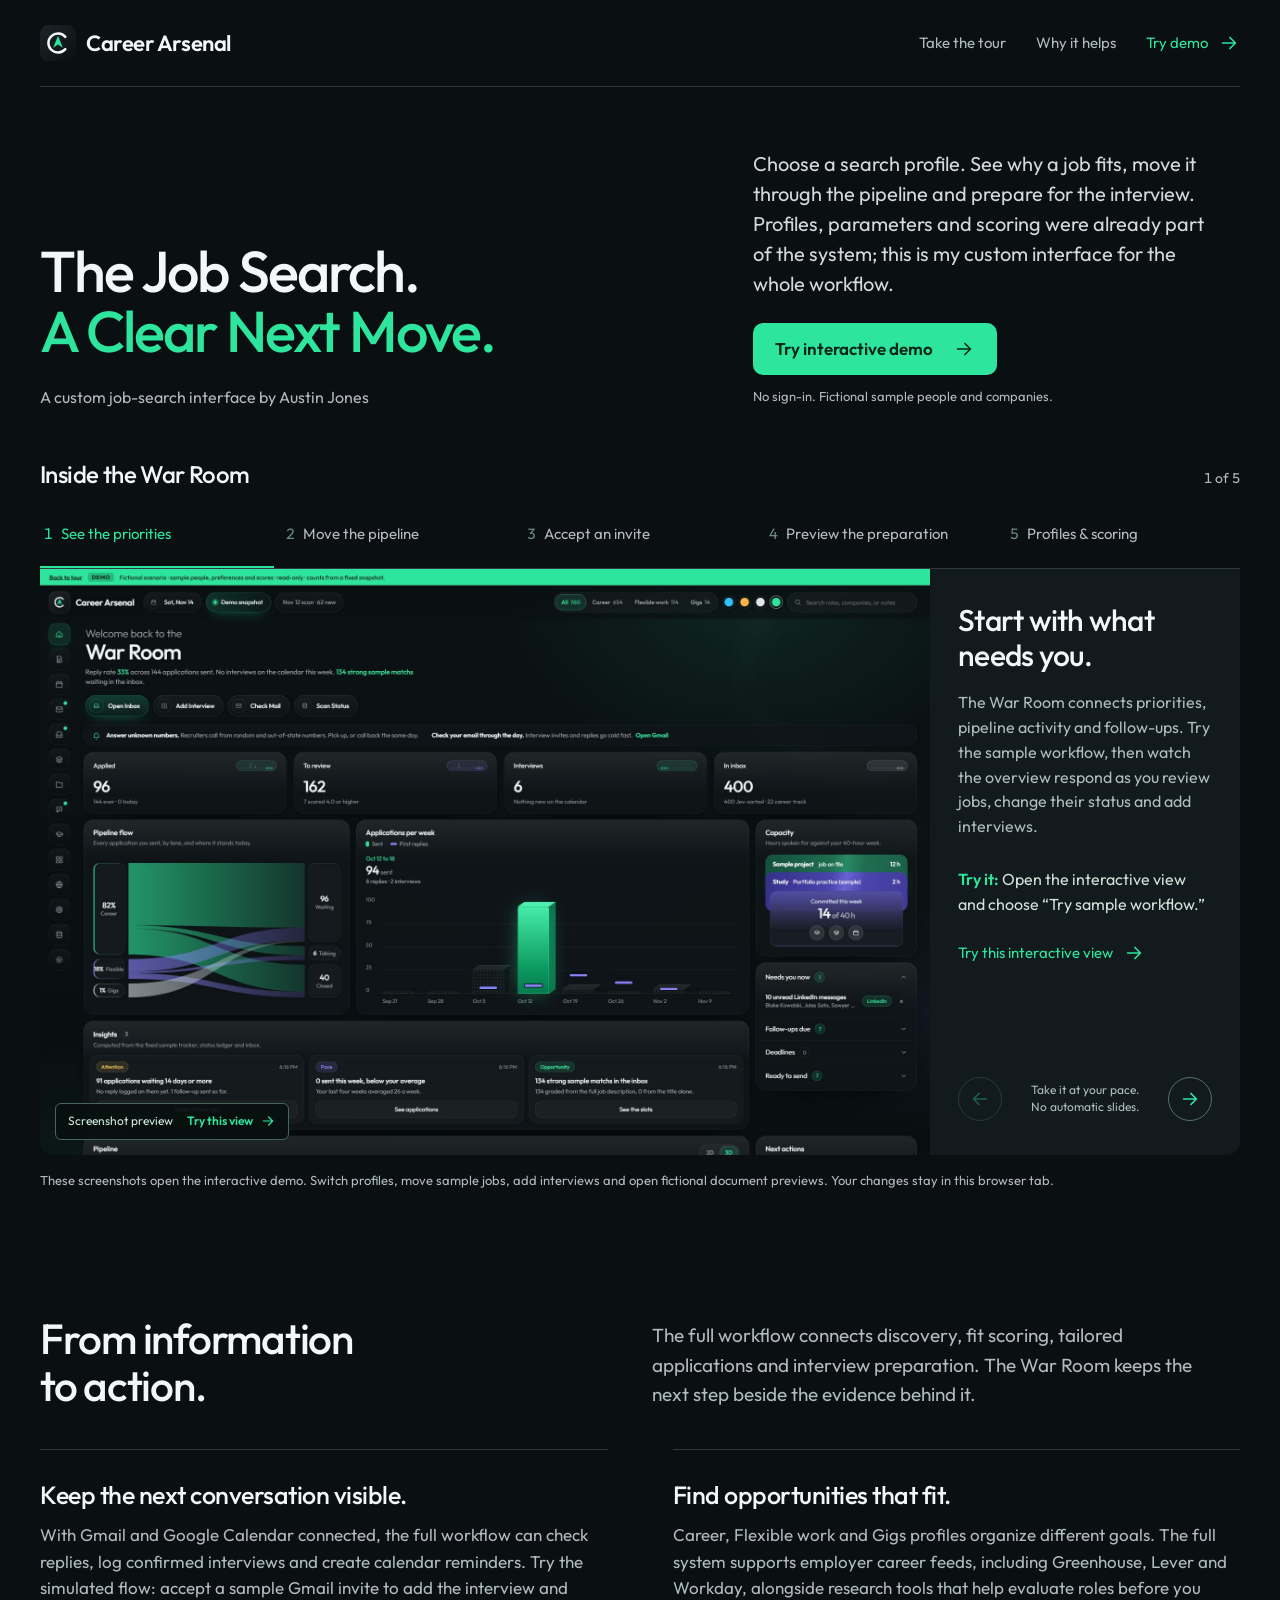
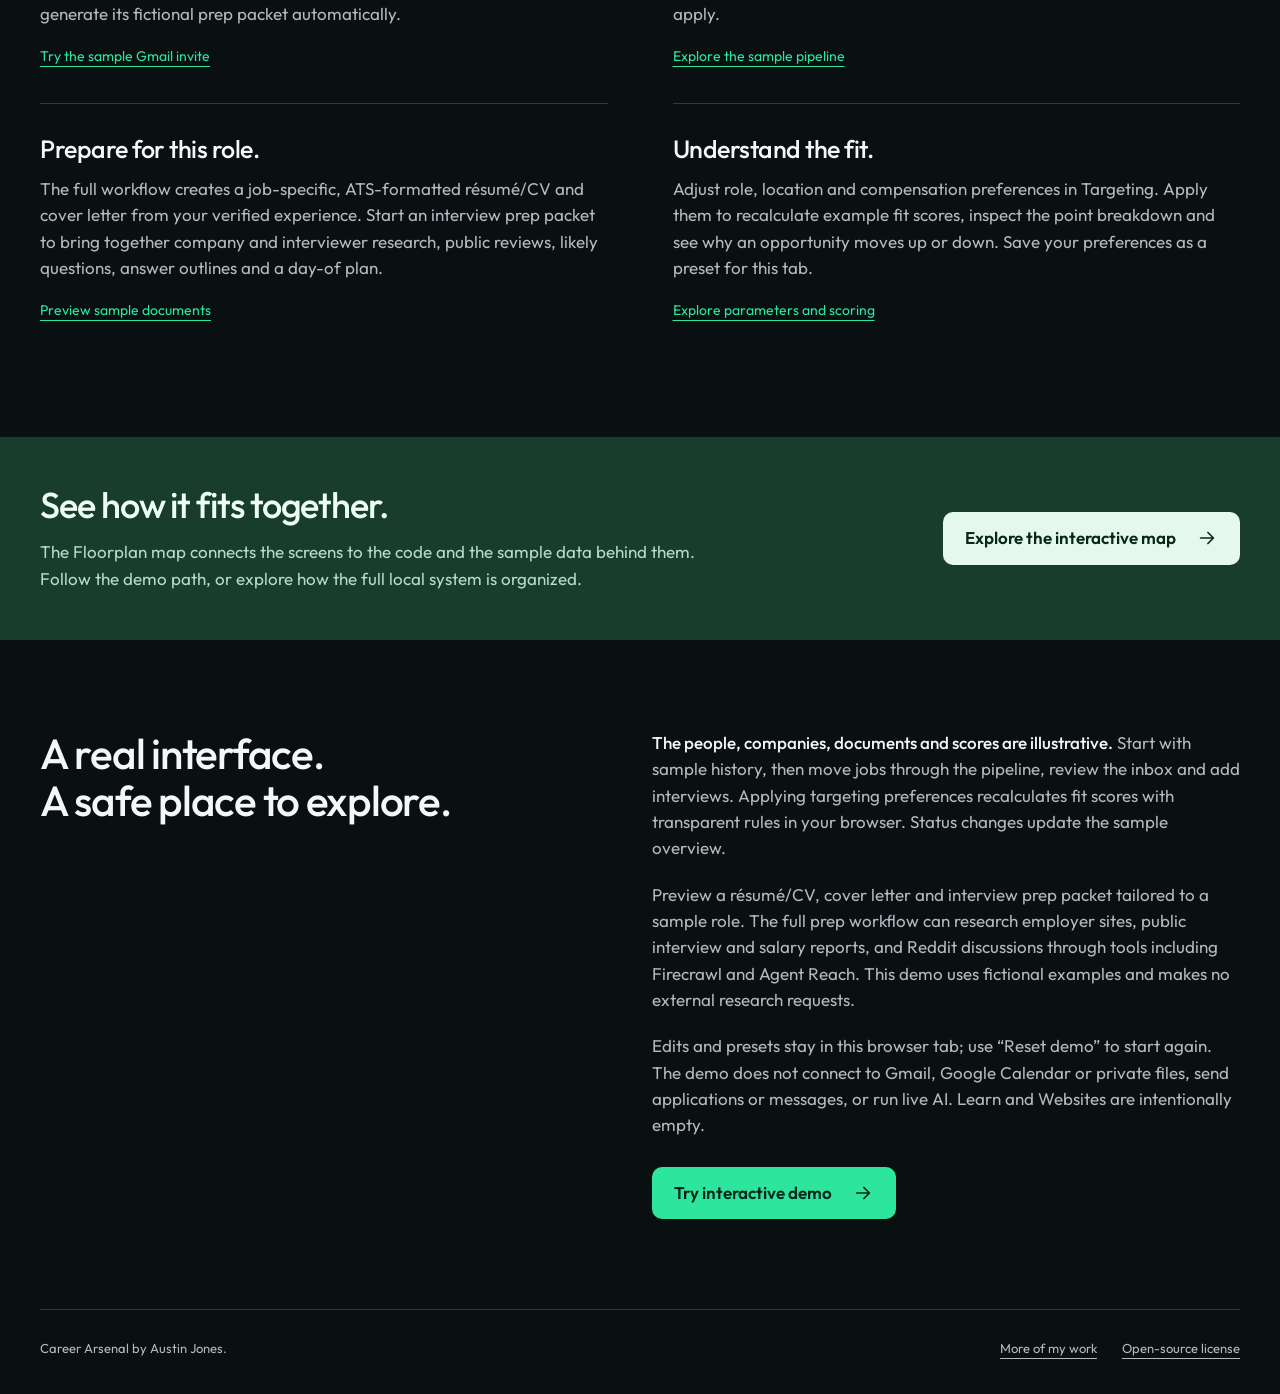
==== commit 0d3bc27c: "Demonstrate sample invite acceptance through interview prep" ====
--- a/index.html
+++ b/index.html
@@ -8,7 +8,7 @@
   <link rel="icon" href="demo/career-arsenal-mark.svg" type="image/svg+xml">
   <link rel="preload" href="demo/fonts/outfit-latin.woff2" as="font" type="font/woff2" crossorigin>
   <link rel="stylesheet" href="showcase.css">
-  <script src="showcase.js" defer></script>
+  <script src="showcase.js?v=invite-1" defer></script>
 </head>
 <body>
   <a class="skip" href="#main">Skip to content</a>
@@ -27,7 +27,7 @@
       <div class="tour-tabs" role="tablist" aria-label="Guided tour steps">
         <button id="step-0" role="tab" aria-selected="true" aria-controls="tour-panel" tabindex="0" data-step="0"><span>1</span>See the priorities</button>
         <button id="step-1" role="tab" aria-selected="false" aria-controls="tour-panel" tabindex="-1" data-step="1"><span>2</span>Move the pipeline</button>
-        <button id="step-2" role="tab" aria-selected="false" aria-controls="tour-panel" tabindex="-1" data-step="2"><span>3</span>Add an interview</button>
+        <button id="step-2" role="tab" aria-selected="false" aria-controls="tour-panel" tabindex="-1" data-step="2"><span>3</span>Accept an invite</button>
         <button id="step-3" role="tab" aria-selected="false" aria-controls="tour-panel" tabindex="-1" data-step="3"><span>4</span>Preview the preparation</button>
         <button id="step-4" role="tab" aria-selected="false" aria-controls="tour-panel" tabindex="-1" data-step="4"><span>5</span>Profiles &amp; scoring</button>
       </div>
@@ -41,7 +41,7 @@
     <section class="difference wrap" id="benefits" aria-labelledby="benefits-title">
       <div class="section-lead"><h2 id="benefits-title">From information<br>to action.</h2><p>The full workflow connects discovery, fit scoring, tailored applications and interview preparation. The War Room keeps the next step beside the evidence behind it.</p></div>
       <div class="benefit-list">
-        <article><h3>Keep the next conversation visible.</h3><p>With Gmail and Google Calendar connected, the full workflow can check replies, log confirmed interviews and create calendar reminders. In this demo, add a sample interview and see it on the local calendar.</p><a href="demo/?theme=warroom#interviews">Add a sample interview</a></article>
+        <article><h3>Keep the next conversation visible.</h3><p>With Gmail and Google Calendar connected, the full workflow can check replies, log confirmed interviews and create calendar reminders. Try the simulated flow: accept a sample Gmail invite to add the interview and generate its fictional prep packet automatically.</p><a href="demo/?theme=warroom#mail">Try the sample Gmail invite</a></article>
         <article><h3>Find opportunities that fit.</h3><p>Career, Flexible work and Gigs profiles organize different goals. The full system supports employer career feeds, including Greenhouse, Lever and Workday, alongside research tools that help evaluate roles before you apply.</p><a href="demo/?theme=warroom#applications">Explore the sample pipeline</a></article>
         <article><h3>Prepare for this role.</h3><p>The full workflow creates a job-specific, ATS-formatted résumé/CV and cover letter from your verified experience. Start an interview prep packet to bring together company and interviewer research, public reviews, likely questions, answer outlines and a day-of plan.</p><a href="demo/?theme=warroom#documents">Preview sample documents</a></article>
         <article><h3>Understand the fit.</h3><p>Adjust role, location and compensation preferences in Targeting. Apply them to recalculate example fit scores, inspect the point breakdown and see why an opportunity moves up or down. Save your preferences as a preset for this tab.</p><a href="demo/?theme=warroom#targeting">Explore parameters and scoring</a></article>
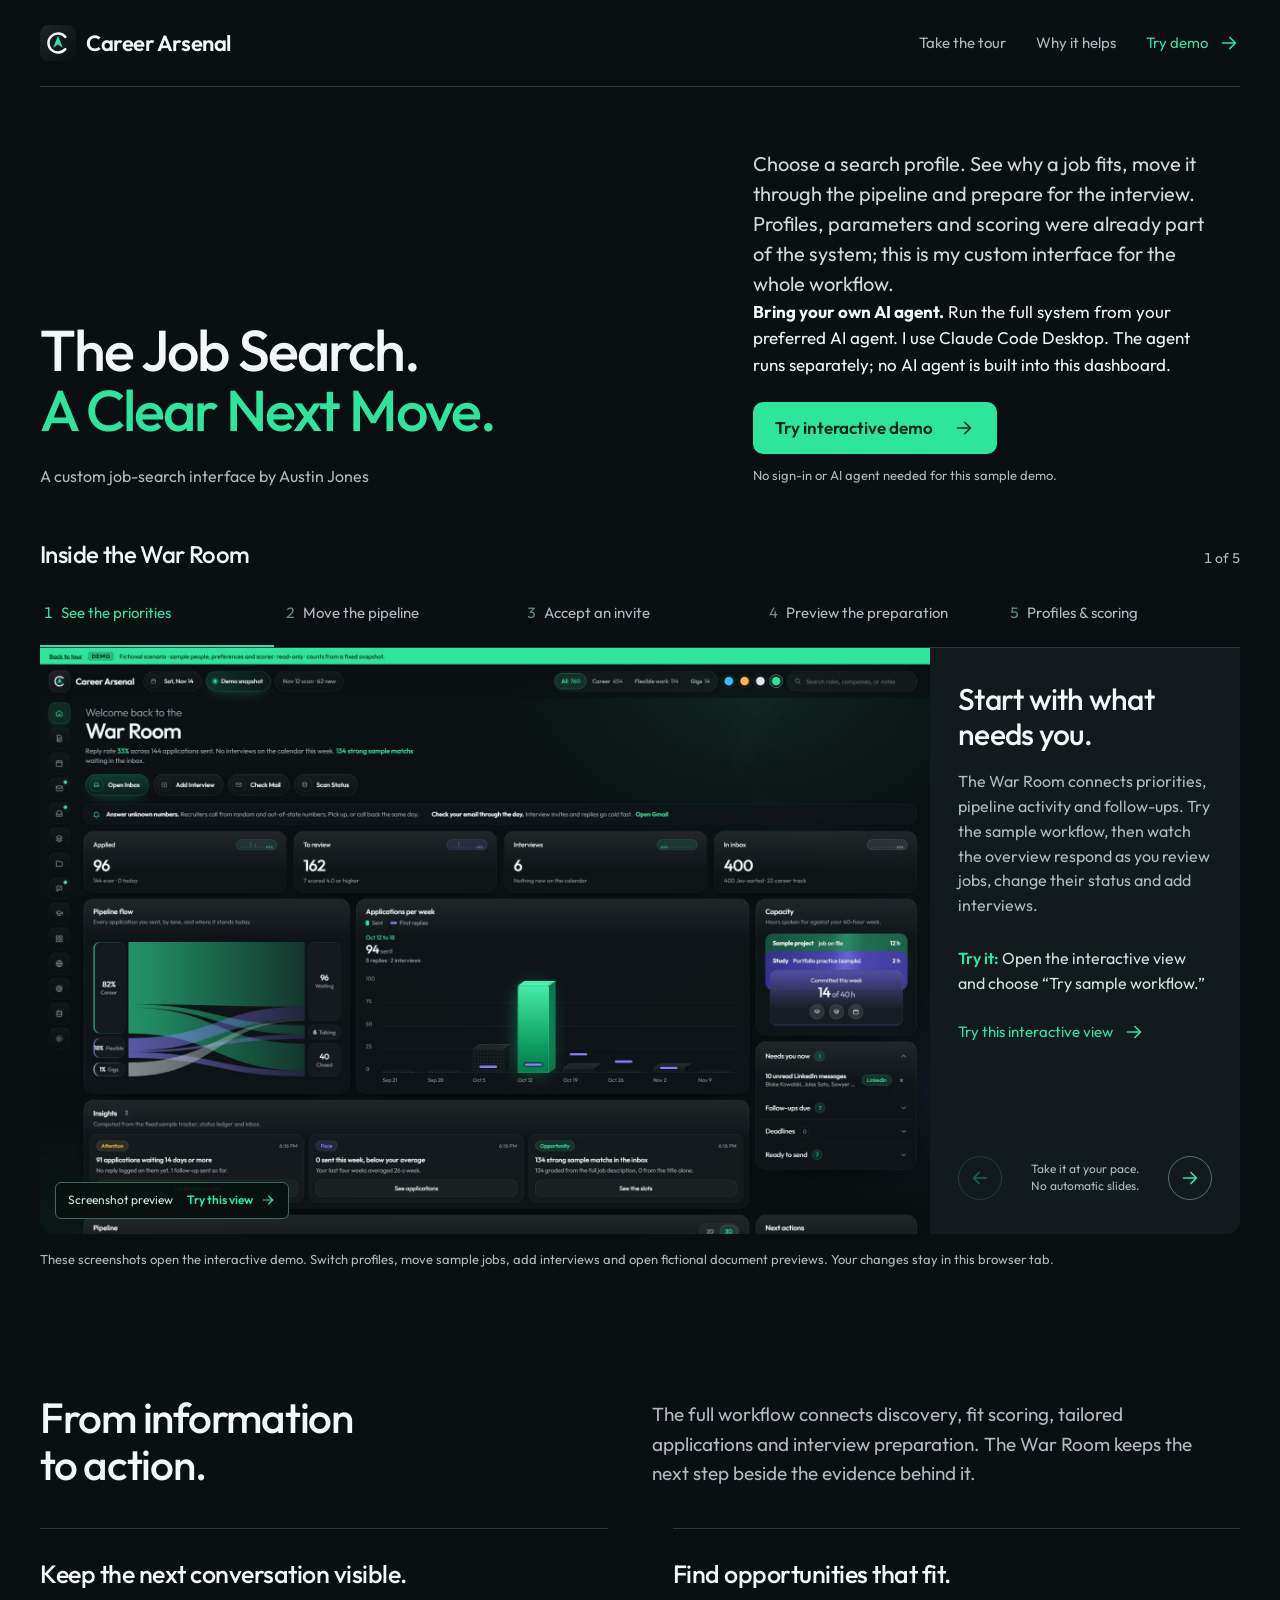
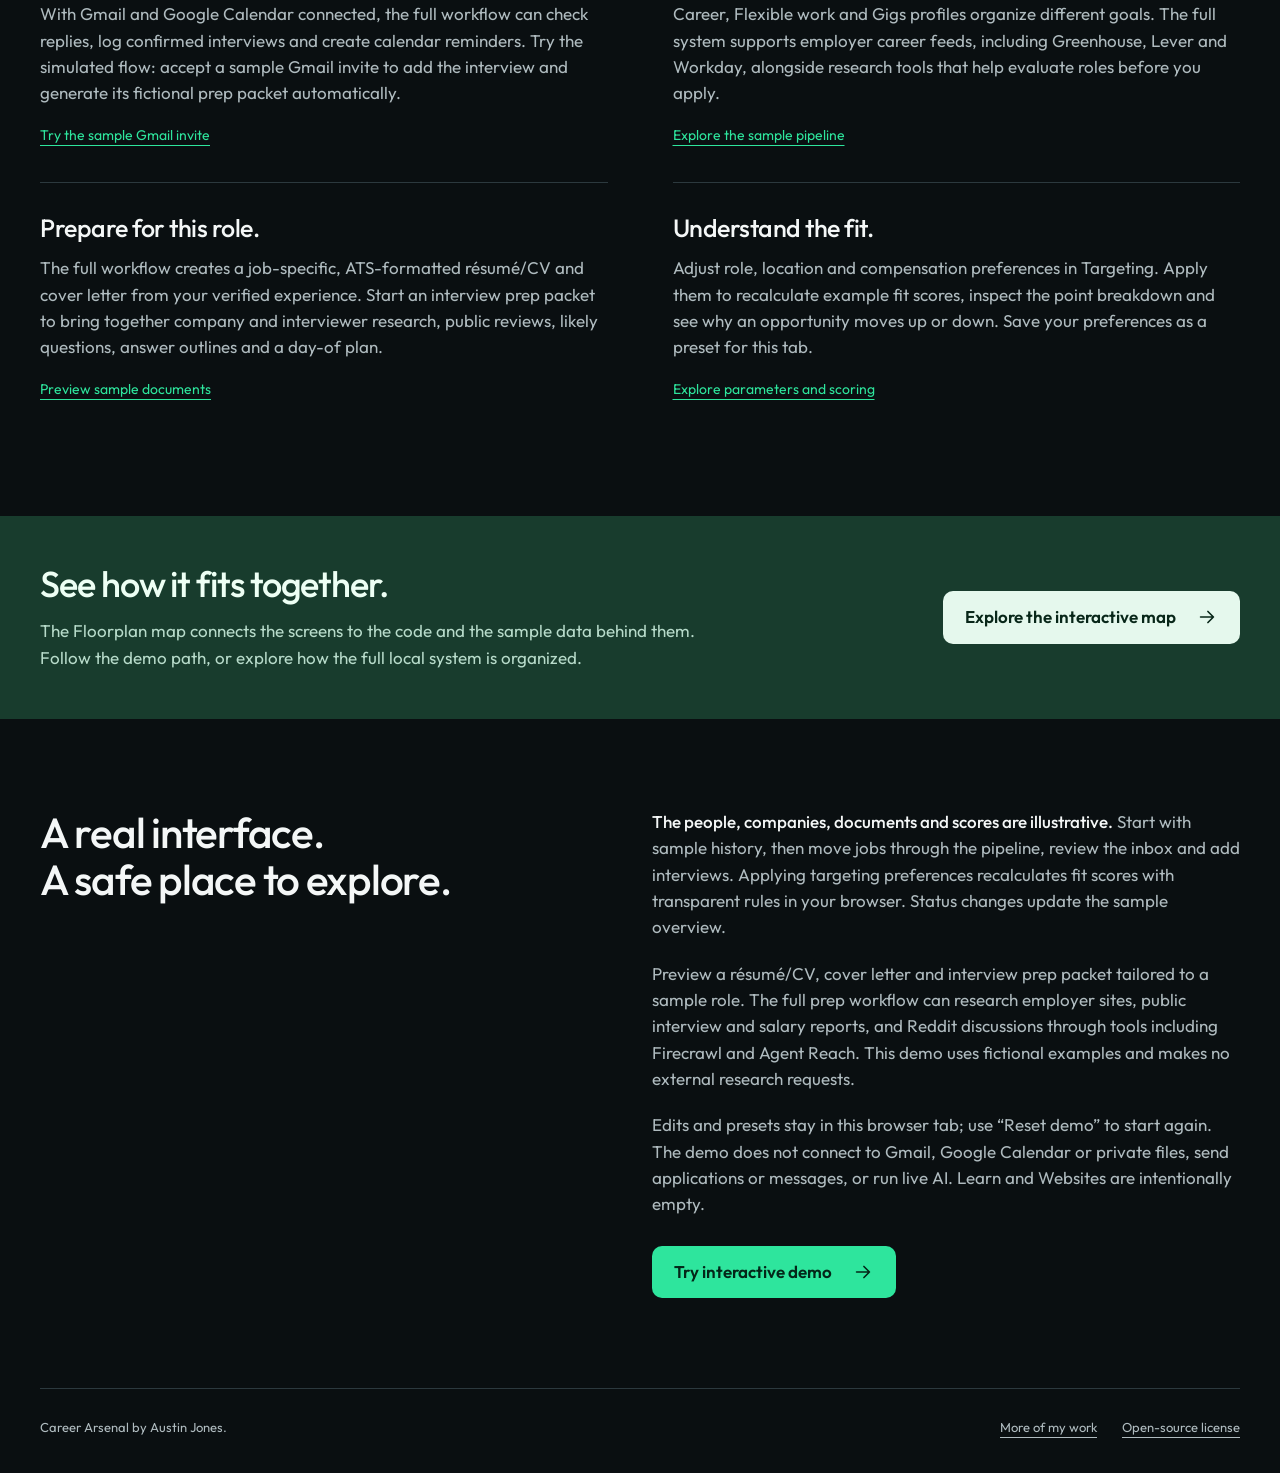
==== commit b5333296: "Clarify the separate AI agent requirement" ====
--- a/index.html
+++ b/index.html
@@ -19,7 +19,7 @@
   <main id="main">
     <section class="intro wrap" aria-labelledby="intro-title">
       <div class="intro-title"><h1 id="intro-title">The Job Search.<br><span>A Clear Next Move.</span></h1><p class="byline">A custom job-search interface by Austin Jones</p></div>
-      <div class="intro-copy"><p>Choose a search profile. See why a job fits, move it through the pipeline and prepare for the interview. Profiles, parameters and scoring were already part of the system; this is my custom interface for the whole workflow.</p><a class="button primary" href="demo/?theme=warroom">Try interactive demo <svg viewBox="0 0 24 24" aria-hidden="true"><path d="M5 12h14m-6-6 6 6-6 6"/></svg></a><p class="small">No sign-in. Fictional sample people and companies.</p></div>
+      <div class="intro-copy"><p>Choose a search profile. See why a job fits, move it through the pipeline and prepare for the interview. Profiles, parameters and scoring were already part of the system; this is my custom interface for the whole workflow.</p><p><strong>Bring your own AI agent.</strong> Run the full system from your preferred AI agent. I use Claude Code Desktop. The agent runs separately; no AI agent is built into this dashboard.</p><a class="button primary" href="demo/?theme=warroom">Try interactive demo <svg viewBox="0 0 24 24" aria-hidden="true"><path d="M5 12h14m-6-6 6 6-6 6"/></svg></a><p class="small">No sign-in or AI agent needed for this sample demo.</p></div>
     </section>
 
     <section class="tour wrap" id="tour" aria-labelledby="tour-title" aria-roledescription="carousel">
